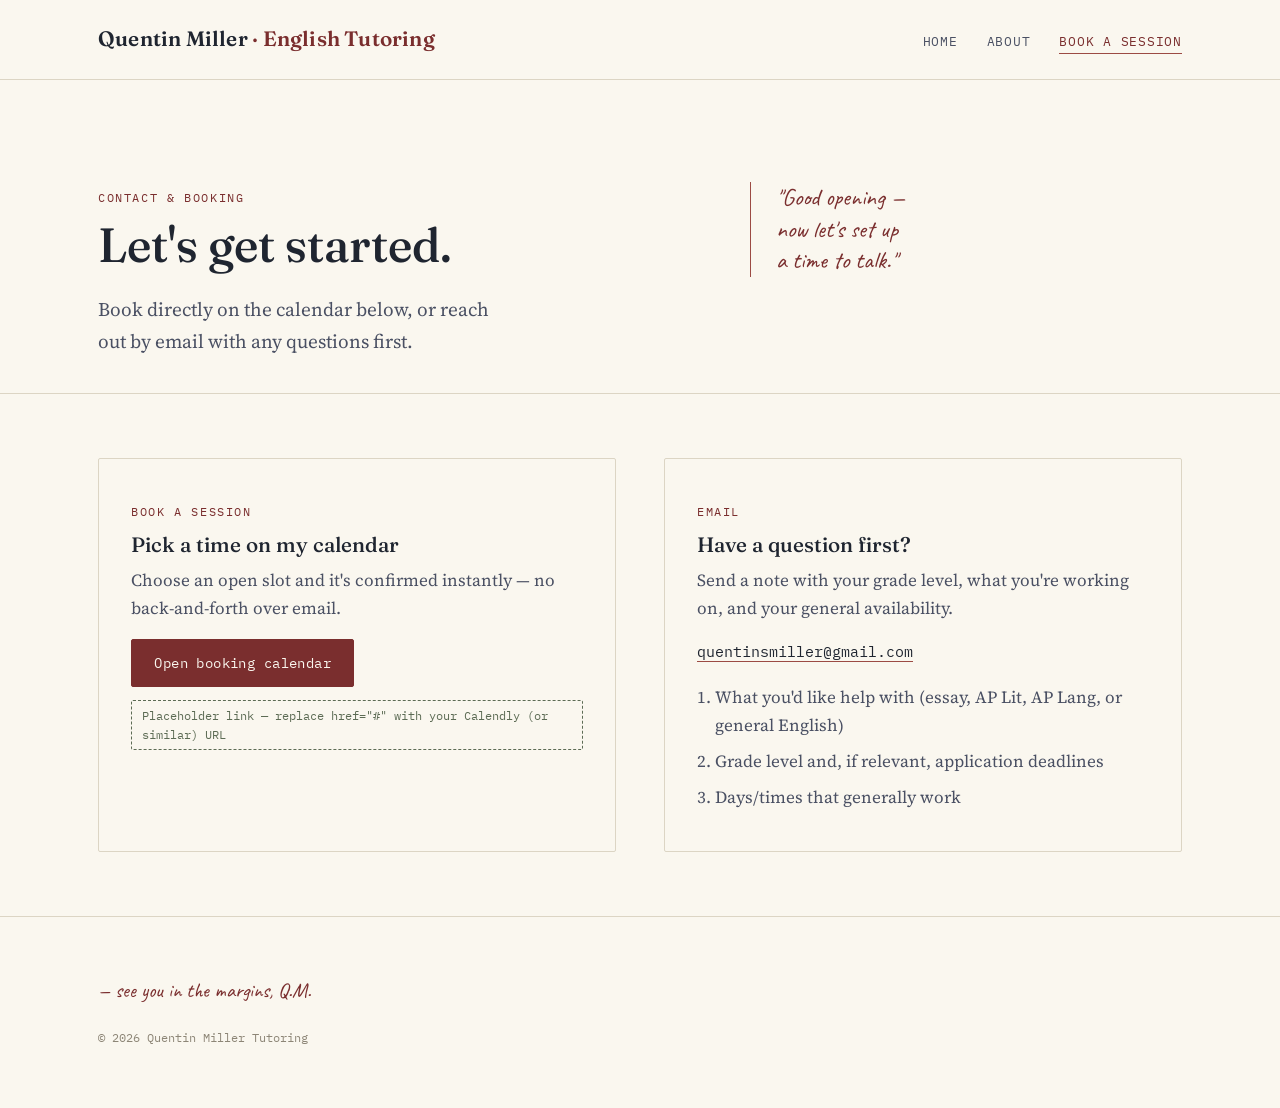
==== contact.html @ 6b05ec60 "Update contact.html" ====
<!DOCTYPE html>
<html lang="en">
<head>
<meta charset="UTF-8">
<meta name="viewport" content="width=device-width, initial-scale=1.0">
<title>Contact &amp; Booking — Quentin Miller English Tutoring</title>
<meta name="description" content="Book a tutoring session with Quentin Miller or get in touch by email.">
<link rel="stylesheet" href="styles.css">
</head>
<body>

<header class="site-header">
  <div class="header-inner">
    <a href="index.html" class="wordmark">Quentin Miller <span>· English Tutoring</span></a>
    <nav class="primary-nav" aria-label="Primary">
      <ul>
        <li><a href="index.html">Home</a></li>
        <li><a href="about.html">About</a></li>
        <li><a href="contact.html" aria-current="page">Book a Session</a></li>
      </ul>
    </nav>
  </div>
</header>

<main>
  <section class="hero" style="padding-bottom: 1rem;">
    <div class="page">
      <div class="hero-grid">
        <div>
          <p class="eyebrow">Contact &amp; Booking</p>
          <h1 style="font-size: clamp(2.1rem, 4vw, 3rem); max-width: 16ch;">Let's get started.</h1>
          <p class="lede">Book directly on the calendar below, or reach out by email with any questions first.</p>
        </div>
        <div class="marginalia">
          "Good opening —<br>now let's set up<br>a time to talk."
        </div>
      </div>
    </div>
  </section>

  <section>
    <div class="page">
      <div class="contact-grid">
        <div class="contact-card">
          <p class="eyebrow">Book a session</p>
          <h3>Pick a time on my calendar</h3>
          <p style="color: var(--ink-soft); margin-top: 0;">
            Choose an open slot and it's confirmed instantly — no back-and-forth over email.
          </p>
          <a class="btn btn-primary" href="#" https://calendar.google.com/calendar/u/0/appointments/schedules/AcZssZ1qPLBpZ3YCFxpRP-bCJDpbtRl3THrTHoqswJIoAJQoprj6ZFMXfwaTz9ox2PHFqkvUP7NNSIrVstyle="margin-top: 0.5rem;">Open booking calendar</a>
          <span class="edit-flag">Placeholder link — replace href="#" with your Calendly (or similar) URL</span>
        </div>

        <div class="contact-card">
          <p class="eyebrow">Email</p>
          <h3>Have a question first?</h3>
          <p style="color: var(--ink-soft); margin-top: 0;">
            Send a note with your grade level, what you're working on, and your general availability.
          </p>
          <p class="contact-line"><a href="mailto:quentinsmiller@gmail.com">quentinsmiller@gmail.com</a></p>
          <ol class="steps-list">
            <li>What you'd like help with (essay, AP Lit, AP Lang, or general English)</li>
            <li>Grade level and, if relevant, application deadlines</li>
            <li>Days/times that generally work</li>
          </ol>
        </div>
      </div>
    </div>
  </section>
</main>

<footer class="site-footer">
  <div class="page">
    <p class="footer-note">— see you in the margins, Q.M.</p>
    <p class="footer-meta">© 2026 Quentin Miller Tutoring</p>
  </div>
</footer>

</body>
</html>
---- styles.css ----
/* ==========================================================================
   Quentin Miller — English Tutoring
   Design language: an annotated manuscript. Paper, ink, and a single
   oxblood pen mark. Margin notes stand in for the "signature element."
   ========================================================================== */

@import url('https://fonts.googleapis.com/css2?family=Fraunces:ital,opsz,wght@0,9..144,400;0,9..144,500;0,9..144,600;1,9..144,500&family=Source+Serif+4:ital,wght@0,400;0,600;1,400&family=IBM+Plex+Mono:ital,wght@0,400;0,500;1,400&family=Caveat:wght@500;600&display=swap');

:root {
  --paper: #FAF7EF;
  --paper-dim: #F2EEE2;
  --ink: #1F2530;
  --ink-soft: #4A5063;
  --oxblood: #7A2E2E;
  --oxblood-soft: #9C4B44;
  --sage: #5C6B54;
  --pencil: #8D8677;
  --rule: #DCD5C4;
  --rule-strong: #C9C0AA;

  --display: 'Fraunces', serif;
  --body: 'Source Serif 4', Georgia, serif;
  --mono: 'IBM Plex Mono', monospace;
  --hand: 'Caveat', cursive;

  --measure: 68ch;
  --gutter: clamp(1.25rem, 4vw, 3rem);
}

* { box-sizing: border-box; }

html {
  scroll-behavior: smooth;
}

@media (prefers-reduced-motion: reduce) {
  html { scroll-behavior: auto; }
  * { animation-duration: 0.01ms !important; transition-duration: 0.01ms !important; }
}

body {
  margin: 0;
  background: var(--paper);
  color: var(--ink);
  font-family: var(--body);
  font-size: 1.0625rem;
  line-height: 1.65;
  -webkit-font-smoothing: antialiased;
}

a {
  color: inherit;
}

a:focus-visible,
button:focus-visible {
  outline: 2px solid var(--oxblood);
  outline-offset: 3px;
}

h1, h2, h3 {
  font-family: var(--display);
  font-weight: 500;
  color: var(--ink);
  line-height: 1.12;
  margin: 0;
}

.eyebrow {
  font-family: var(--mono);
  font-size: 0.72rem;
  letter-spacing: 0.14em;
  text-transform: uppercase;
  color: var(--oxblood);
}

/* ---------- layout shell ---------- */

.page {
  max-width: 1180px;
  margin: 0 auto;
  padding: 0 var(--gutter);
}

.margin-frame {
  display: grid;
  grid-template-columns: 3rem 1fr;
  gap: 0 1.5rem;
}

.margin-frame::before {
  content: "";
  border-left: 1px solid var(--rule);
  height: 100%;
}

@media (max-width: 720px) {
  .margin-frame { grid-template-columns: 0 1fr; gap: 0; }
  .margin-frame::before { border-left: none; }
}

/* ---------- header / nav ---------- */

header.site-header {
  border-bottom: 1px solid var(--rule);
}

.header-inner {
  max-width: 1180px;
  margin: 0 auto;
  padding: 1.4rem var(--gutter);
  display: flex;
  align-items: baseline;
  justify-content: space-between;
  flex-wrap: wrap;
  gap: 0.75rem 2rem;
}

.wordmark {
  font-family: var(--display);
  font-size: 1.3rem;
  font-weight: 600;
  text-decoration: none;
  letter-spacing: 0.01em;
}

.wordmark span {
  color: var(--oxblood);
}

nav.primary-nav ul {
  list-style: none;
  display: flex;
  gap: 1.8rem;
  margin: 0;
  padding: 0;
  font-family: var(--mono);
  font-size: 0.8rem;
  letter-spacing: 0.06em;
  text-transform: uppercase;
}

nav.primary-nav a {
  text-decoration: none;
  color: var(--ink-soft);
  padding-bottom: 3px;
  border-bottom: 1px solid transparent;
  transition: color 0.15s ease, border-color 0.15s ease;
}

nav.primary-nav a:hover,
nav.primary-nav a[aria-current="page"] {
  color: var(--oxblood);
  border-color: var(--oxblood-soft);
}

/* ---------- hero ---------- */

.hero {
  padding: clamp(3rem, 8vw, 6rem) 0 clamp(2.5rem, 6vw, 4rem);
}

.hero-grid {
  display: grid;
  grid-template-columns: 1.4fr 1fr;
  gap: 3rem;
  align-items: start;
}

@media (max-width: 860px) {
  .hero-grid { grid-template-columns: 1fr; }
}

.hero h1 {
  font-size: clamp(2.4rem, 5vw, 3.6rem);
  max-width: 14ch;
}

.hero .underline-mark {
  text-decoration: none;
  background-image: linear-gradient(var(--oxblood-soft), var(--oxblood-soft));
  background-repeat: no-repeat;
  background-size: 100% 3px;
  background-position: 0 92%;
}

.hero p.lede {
  margin-top: 1.4rem;
  font-size: 1.2rem;
  color: var(--ink-soft);
  max-width: 42ch;
}

.hero-actions {
  margin-top: 2rem;
  display: flex;
  gap: 1rem;
  flex-wrap: wrap;
}

/* marginalia callout — the signature element */
.marginalia {
  font-family: var(--hand);
  color: var(--oxblood);
  font-size: 1.5rem;
  line-height: 1.3;
  position: relative;
  padding: 0.4rem 0 0.4rem 1.6rem;
}

.marginalia::before {
  content: "";
  position: absolute;
  left: 0;
  top: 0.35rem;
  bottom: 0.35rem;
  width: 1px;
  background: var(--oxblood-soft);
}

.credentials-strip {
  margin-top: 2.5rem;
  padding-top: 1.5rem;
  border-top: 1px solid var(--rule);
  font-family: var(--mono);
  font-size: 0.78rem;
  letter-spacing: 0.04em;
  color: var(--ink-soft);
  display: flex;
  flex-wrap: wrap;
  gap: 0.5rem 1.2rem;
}

.credentials-strip span::before {
  content: "— ";
  color: var(--pencil);
}

/* ---------- buttons ---------- */

.btn {
  display: inline-flex;
  align-items: center;
  gap: 0.5rem;
  font-family: var(--mono);
  font-size: 0.85rem;
  letter-spacing: 0.03em;
  text-decoration: none;
  padding: 0.75rem 1.4rem;
  border: 1px solid var(--ink);
  border-radius: 2px;
  transition: background 0.15s ease, color 0.15s ease, border-color 0.15s ease;
}

.btn-primary {
  background: var(--oxblood);
  border-color: var(--oxblood);
  color: var(--paper);
}

.btn-primary:hover {
  background: var(--ink);
  border-color: var(--ink);
}

.btn-quiet {
  background: transparent;
  color: var(--ink);
}

.btn-quiet:hover {
  background: var(--ink);
  color: var(--paper);
}

/* ---------- sections ---------- */

section {
  padding: clamp(2.5rem, 6vw, 4rem) 0;
}

section + section {
  border-top: 1px solid var(--rule);
}

.section-head {
  margin-bottom: 2.2rem;
  max-width: 56ch;
}

.section-head h2 {
  font-size: clamp(1.6rem, 3vw, 2.1rem);
  margin-top: 0.4rem;
}

/* ---------- services (rubric list) ---------- */

.rubric-list {
  display: grid;
  gap: 0;
}

.rubric-item {
  display: grid;
  grid-template-columns: 3rem 1fr;
  gap: 1.5rem;
  padding: 1.6rem 0;
  border-top: 1px solid var(--rule);
}

.rubric-item:last-child {
  border-bottom: 1px solid var(--rule);
}

.rubric-mark {
  font-family: var(--display);
  font-size: 1.6rem;
  color: var(--oxblood);
  line-height: 1;
}

.rubric-item h3 {
  font-size: 1.2rem;
  margin-bottom: 0.5rem;
}

.rubric-item p {
  margin: 0;
  color: var(--ink-soft);
  max-width: 60ch;
}

/* ---------- pricing (syllabus table) ---------- */

.price-table {
  width: 100%;
  border-collapse: collapse;
  font-size: 0.98rem;
}

.price-table th {
  font-family: var(--mono);
  font-size: 0.72rem;
  letter-spacing: 0.1em;
  text-transform: uppercase;
  color: var(--pencil);
  text-align: left;
  font-weight: 500;
  padding: 0.6rem 1rem 0.6rem 0;
  border-bottom: 1px solid var(--rule-strong);
}

.price-table td {
  padding: 1.1rem 1rem 1.1rem 0;
  border-bottom: 1px solid var(--rule);
  vertical-align: top;
}

.price-table tr:last-child td {
  border-bottom: 1px solid var(--rule-strong);
}

.price-table .pkg-name {
  font-family: var(--display);
  font-size: 1.15rem;
}

.price-table .pkg-rate {
  font-family: var(--mono);
  color: var(--oxblood);
  white-space: nowrap;
}

.price-table .pkg-note {
  color: var(--ink-soft);
  font-size: 0.92rem;
}

.price-footnote {
  margin-top: 1.2rem;
  font-family: var(--mono);
  font-size: 0.78rem;
  color: var(--pencil);
}

.edit-flag {
  display: inline-block;
  margin-top: 0.8rem;
  font-family: var(--mono);
  font-size: 0.72rem;
  color: var(--sage);
  border: 1px dashed var(--sage);
  padding: 0.3rem 0.6rem;
  border-radius: 2px;
}

/* ---------- testimonials ---------- */

.testimonial-grid {
  display: grid;
  grid-template-columns: repeat(auto-fit, minmax(240px, 1fr));
  gap: 1.5rem;
}

.testimonial-card {
  border: 1px solid var(--rule);
  padding: 1.6rem;
  border-radius: 2px;
  background: var(--paper-dim);
}

.testimonial-card p.quote {
  font-family: var(--body);
  font-style: italic;
  color: var(--ink-soft);
  margin: 0 0 1rem;
}

.testimonial-card p.attribution {
  font-family: var(--mono);
  font-size: 0.78rem;
  color: var(--pencil);
  margin: 0;
}

.testimonial-card.placeholder {
  border-style: dashed;
  color: var(--pencil);
}

.testimonial-card.placeholder p.quote {
  color: var(--pencil);
}

/* ---------- about bio ---------- */

.bio-grid {
  display: grid;
  grid-template-columns: 1fr 1fr;
  gap: 3rem;
  align-items: start;
}

@media (max-width: 780px) {
  .bio-grid { grid-template-columns: 1fr; }
}

.bio-grid p {
  color: var(--ink-soft);
}

.fact-list {
  list-style: none;
  margin: 0;
  padding: 0;
  font-family: var(--mono);
  font-size: 0.85rem;
}

.fact-list li {
  padding: 0.65rem 0;
  border-top: 1px solid var(--rule);
  display: flex;
  justify-content: space-between;
  gap: 1rem;
}

.fact-list li:last-child {
  border-bottom: 1px solid var(--rule);
}

.fact-list .fact-label {
  color: var(--pencil);
}

/* ---------- contact ---------- */

.contact-grid {
  display: grid;
  grid-template-columns: 1fr 1fr;
  gap: 3rem;
}

@media (max-width: 780px) {
  .contact-grid { grid-template-columns: 1fr; }
}

.contact-card {
  border: 1px solid var(--rule);
  padding: 2rem;
  border-radius: 2px;
}

.contact-card h3 {
  font-size: 1.3rem;
  margin-bottom: 0.6rem;
}

.contact-line {
  font-family: var(--mono);
  font-size: 0.95rem;
  margin: 0.9rem 0;
}

.contact-line a {
  text-decoration: none;
  border-bottom: 1px solid var(--oxblood-soft);
}

.steps-list {
  margin: 1.2rem 0 0;
  padding-left: 1.1rem;
  color: var(--ink-soft);
}

.steps-list li {
  margin-bottom: 0.5rem;
}

/* ---------- footer ---------- */

footer.site-footer {
  border-top: 1px solid var(--rule);
  padding: 2.2rem 0 3rem;
}

.footer-note {
  font-family: var(--hand);
  font-size: 1.3rem;
  color: var(--oxblood);
}

.footer-meta {
  margin-top: 0.8rem;
  font-family: var(--mono);
  font-size: 0.75rem;
  color: var(--pencil);
}
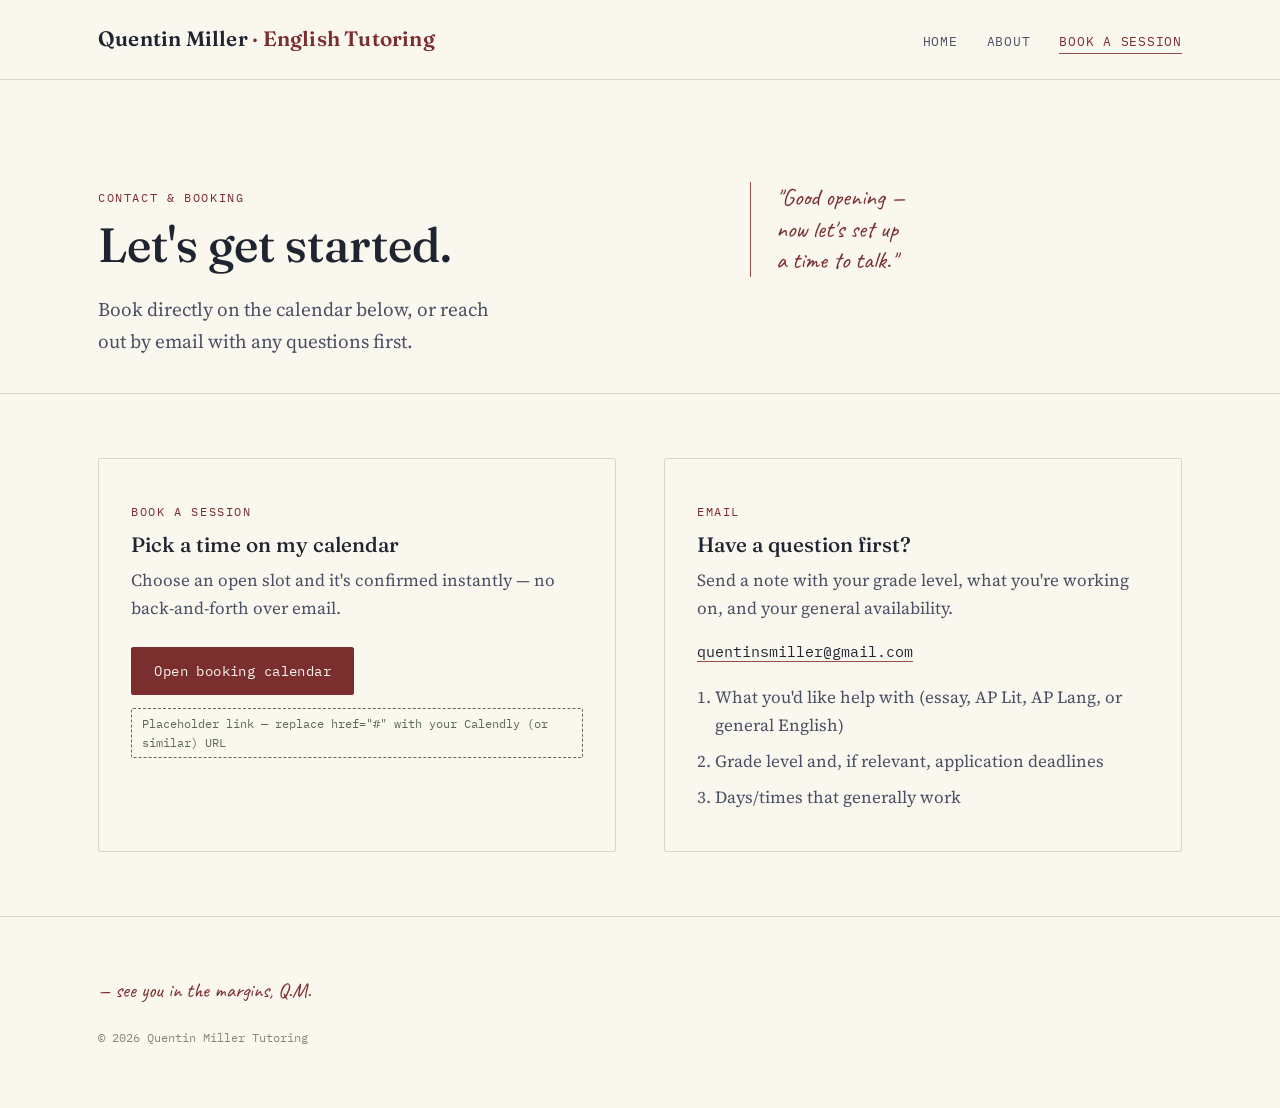
==== commit f1dc3d66: "Update contact.html" ====
--- a/contact.html
+++ b/contact.html
@@ -47,7 +47,7 @@
           <p style="color: var(--ink-soft); margin-top: 0;">
             Choose an open slot and it's confirmed instantly — no back-and-forth over email.
           </p>
-          <a class="btn btn-primary" href="#" https://calendar.google.com/calendar/u/0/appointments/schedules/AcZssZ1qPLBpZ3YCFxpRP-bCJDpbtRl3THrTHoqswJIoAJQoprj6ZFMXfwaTz9ox2PHFqkvUP7NNSIrVstyle="margin-top: 0.5rem;">Open booking calendar</a>
+          <a class="btn btn-primary" href="#" https://calendar.app.google/LboQvitR3gF41ei46 style="margin-top: 0.5rem;">Open booking calendar</a>
           <span class="edit-flag">Placeholder link — replace href="#" with your Calendly (or similar) URL</span>
         </div>
 
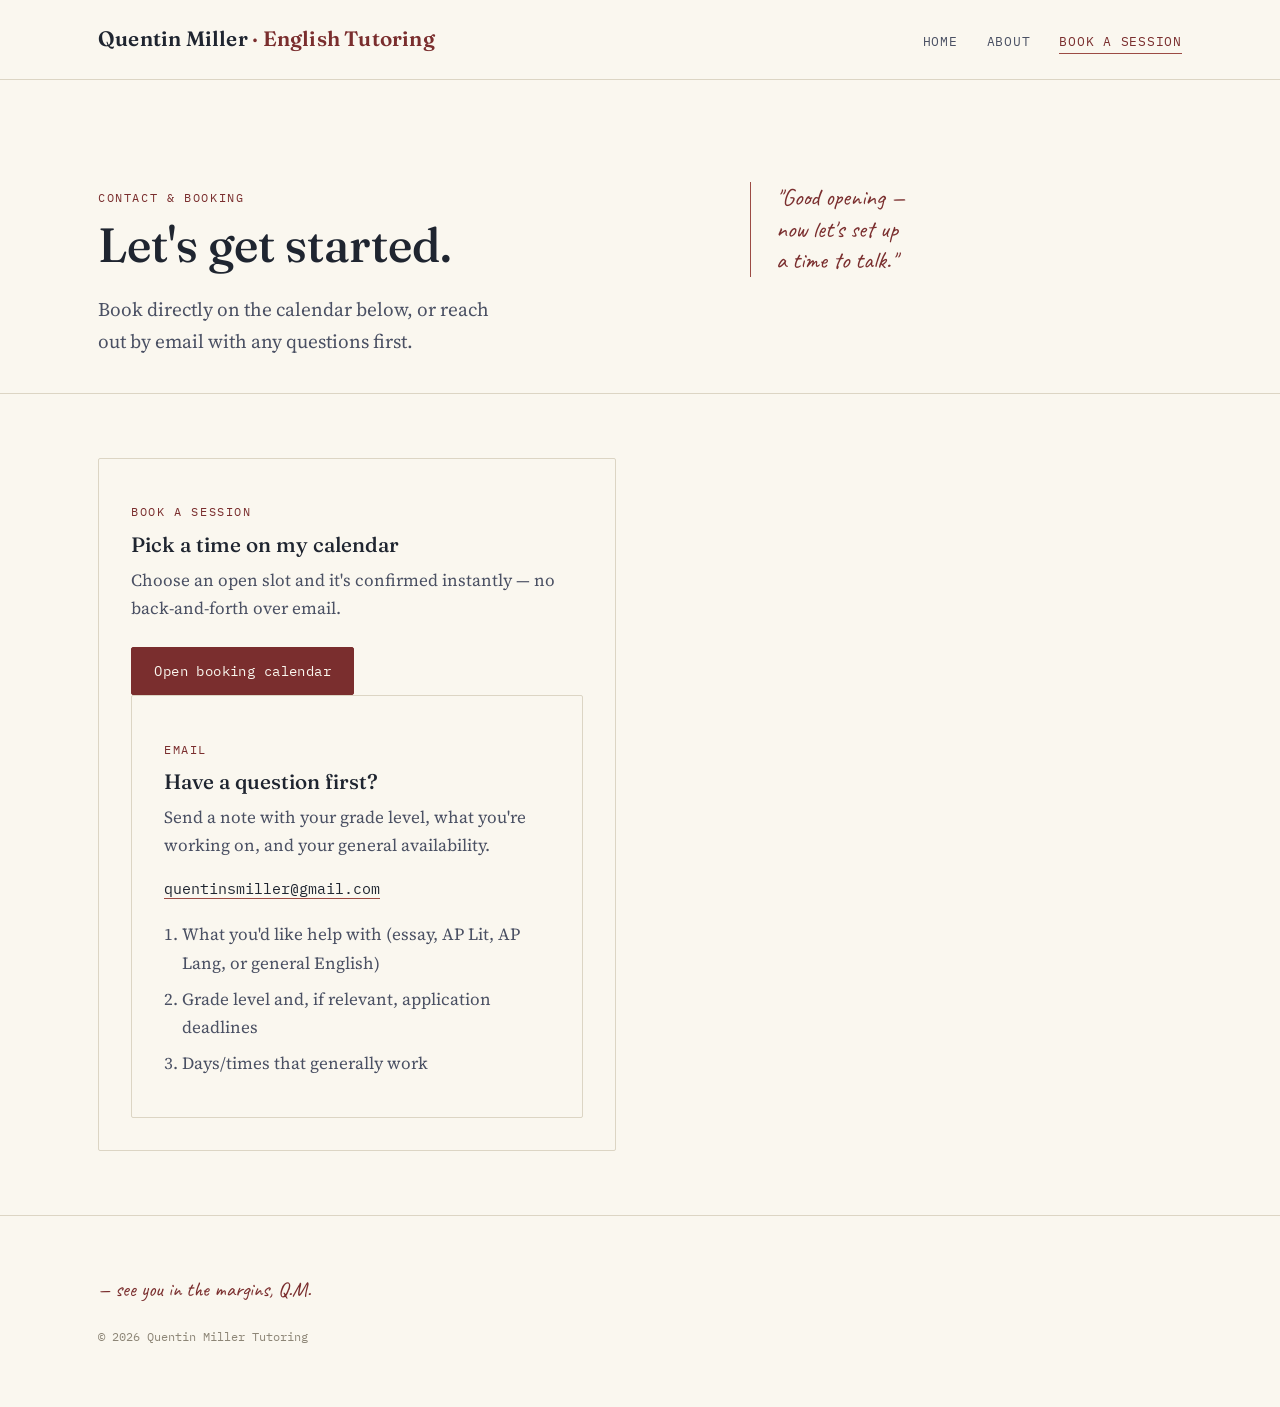
==== commit eb67de05: "Update contact.html" ====
--- a/contact.html
+++ b/contact.html
@@ -47,10 +47,7 @@
           <p style="color: var(--ink-soft); margin-top: 0;">
             Choose an open slot and it's confirmed instantly — no back-and-forth over email.
           </p>
-          <a class="btn btn-primary" href="#" https://calendar.app.google/LboQvitR3gF41ei46 style="margin-top: 0.5rem;">Open booking calendar</a>
-          <span class="edit-flag">Placeholder link — replace href="#" with your Calendly (or similar) URL</span>
-        </div>
-
+<a class="btn btn-primary" href="https://calendar.app.google/LboQvitR3gF41ei46" target="_blank" rel="noopener" style="margin-top: 0.5rem;">Open booking calendar</a>          
         <div class="contact-card">
           <p class="eyebrow">Email</p>
           <h3>Have a question first?</h3>
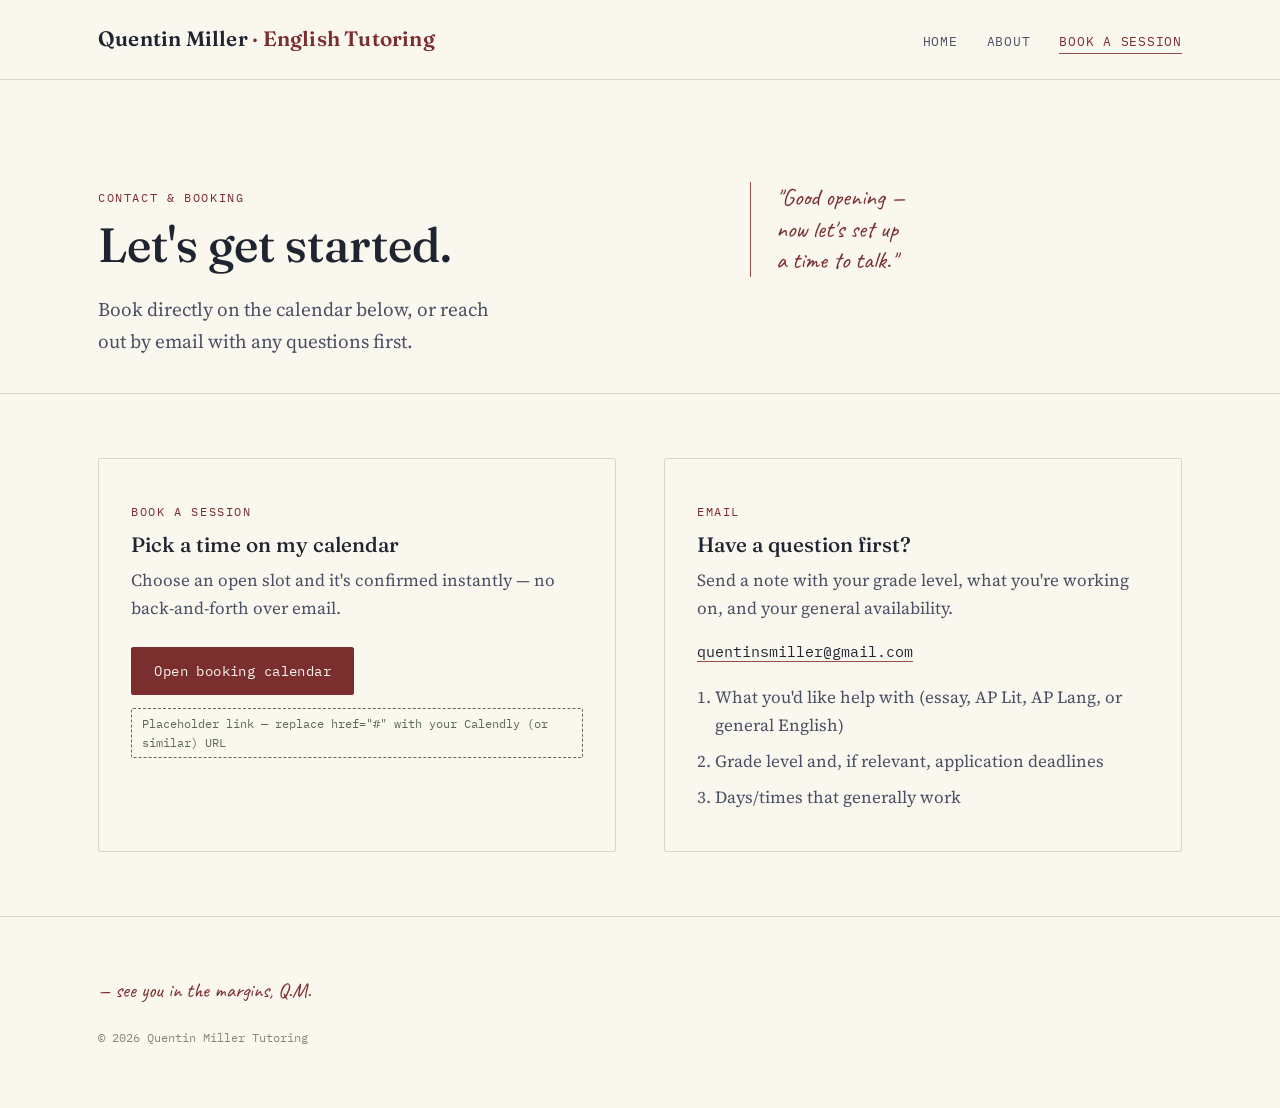
==== commit a5280575: "Update contact.html" ====
--- a/contact.html
+++ b/contact.html
@@ -8,7 +8,7 @@
 <link rel="stylesheet" href="styles.css">
 </head>
 <body>
-
+ 
 <header class="site-header">
   <div class="header-inner">
     <a href="index.html" class="wordmark">Quentin Miller <span>· English Tutoring</span></a>
@@ -21,7 +21,7 @@
     </nav>
   </div>
 </header>
-
+ 
 <main>
   <section class="hero" style="padding-bottom: 1rem;">
     <div class="page">
@@ -37,7 +37,7 @@
       </div>
     </div>
   </section>
-
+ 
   <section>
     <div class="page">
       <div class="contact-grid">
@@ -47,7 +47,10 @@
           <p style="color: var(--ink-soft); margin-top: 0;">
             Choose an open slot and it's confirmed instantly — no back-and-forth over email.
           </p>
-<a class="btn btn-primary" href="https://calendar.app.google/LboQvitR3gF41ei46" target="_blank" rel="noopener" style="margin-top: 0.5rem;">Open booking calendar</a>          
+          <a class="btn btn-primary" href="#" style="margin-top: 0.5rem;">Open booking calendar</a>
+          <span class="edit-flag">Placeholder link — replace href="#" with your Calendly (or similar) URL</span>
+        </div>
+ 
         <div class="contact-card">
           <p class="eyebrow">Email</p>
           <h3>Have a question first?</h3>
@@ -65,13 +68,14 @@
     </div>
   </section>
 </main>
-
+ 
 <footer class="site-footer">
   <div class="page">
     <p class="footer-note">— see you in the margins, Q.M.</p>
     <p class="footer-meta">© 2026 Quentin Miller Tutoring</p>
   </div>
 </footer>
-
+ 
 </body>
 </html>
+ 
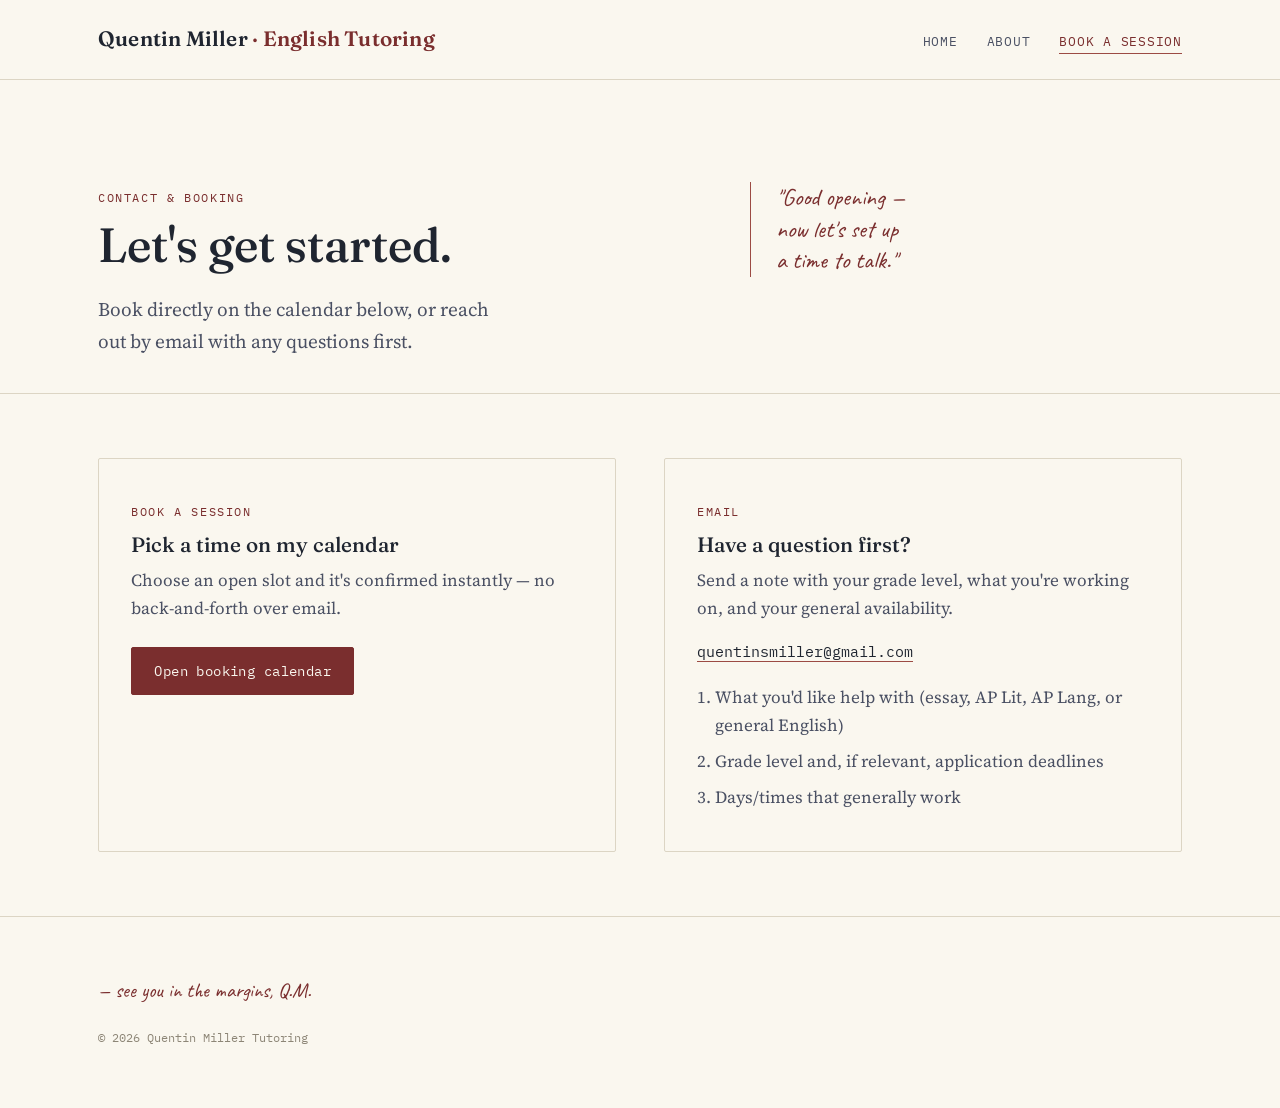
==== commit 70f8bf6e: "Update contact.html" ====
--- a/contact.html
+++ b/contact.html
@@ -47,8 +47,7 @@
           <p style="color: var(--ink-soft); margin-top: 0;">
             Choose an open slot and it's confirmed instantly — no back-and-forth over email.
           </p>
-          <a class="btn btn-primary" href="#" style="margin-top: 0.5rem;">Open booking calendar</a>
-          <span class="edit-flag">Placeholder link — replace href="#" with your Calendly (or similar) URL</span>
+          <a class="btn btn-primary" href="https://calendar.app.google/LboQvitR3gF41ei46" target="_blank" rel="noopener" style="margin-top: 0.5rem;">Open booking calendar</a>
         </div>
  
         <div class="contact-card">
